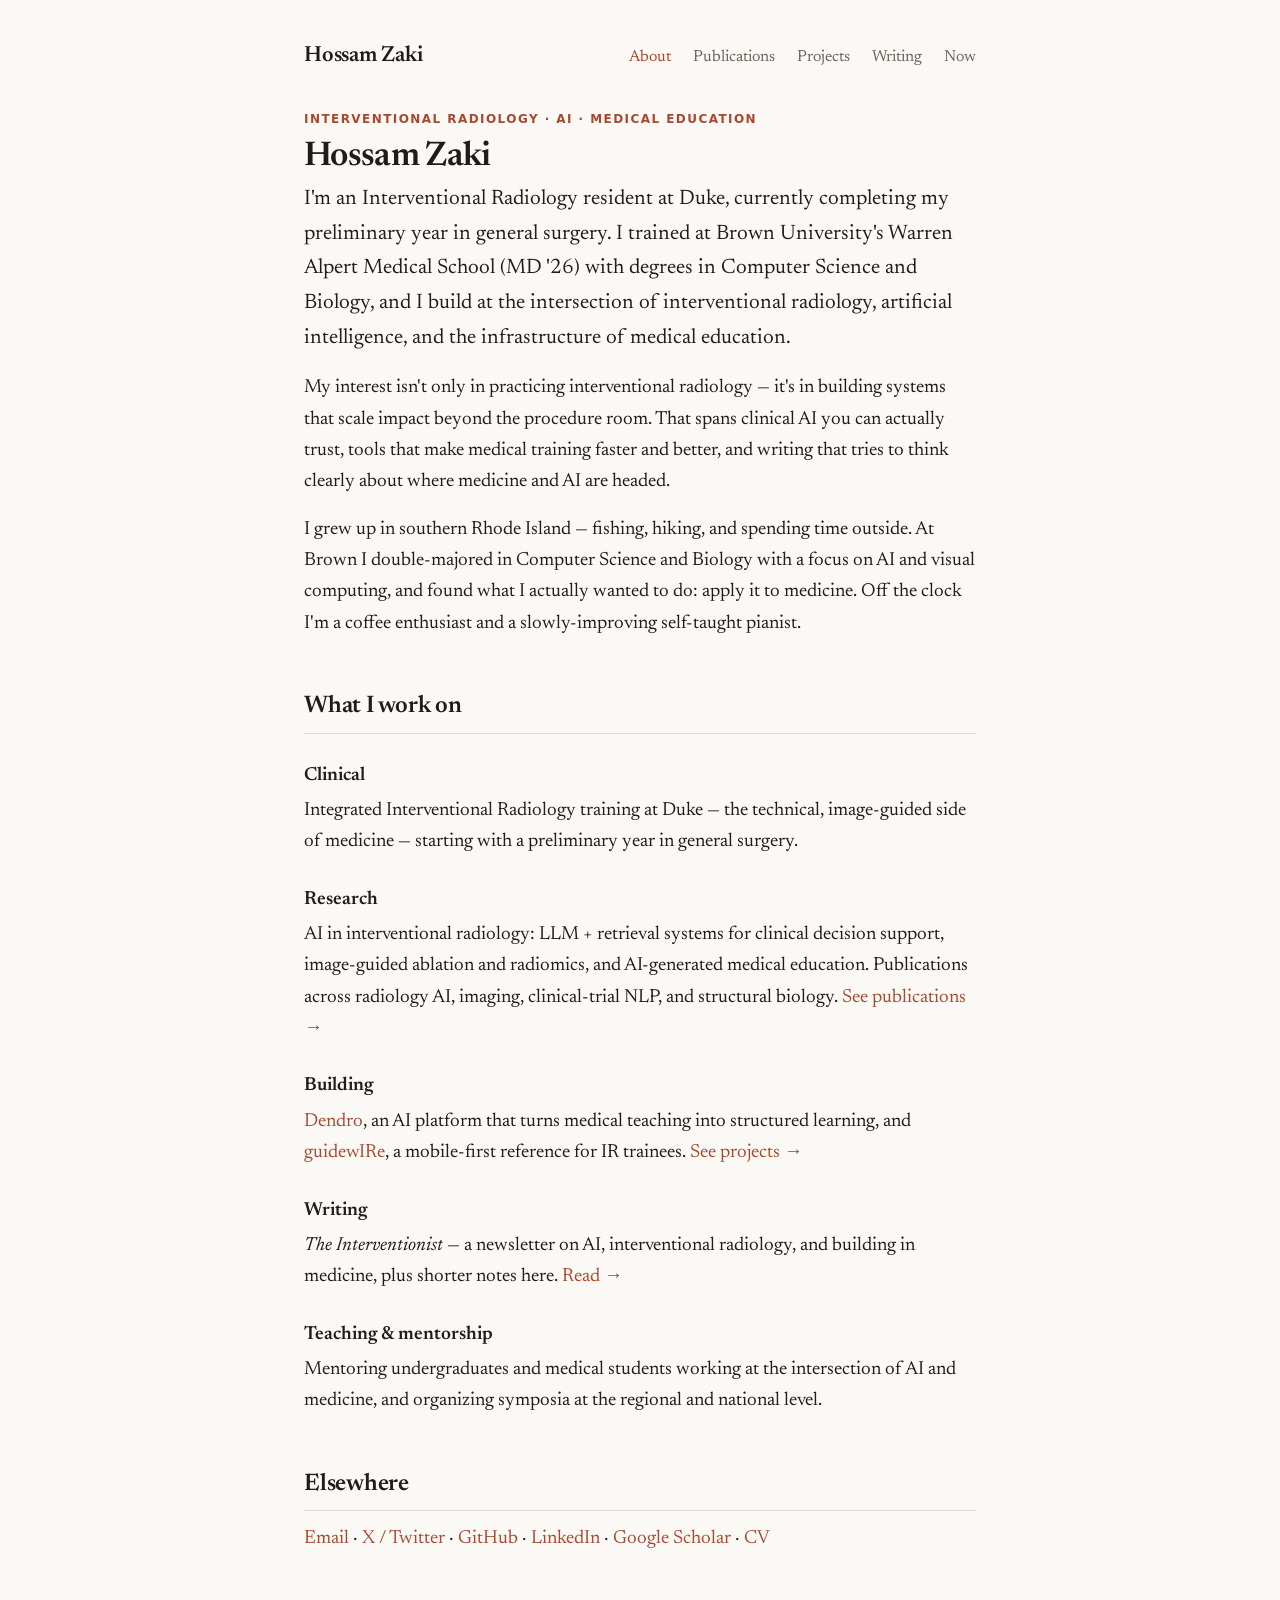
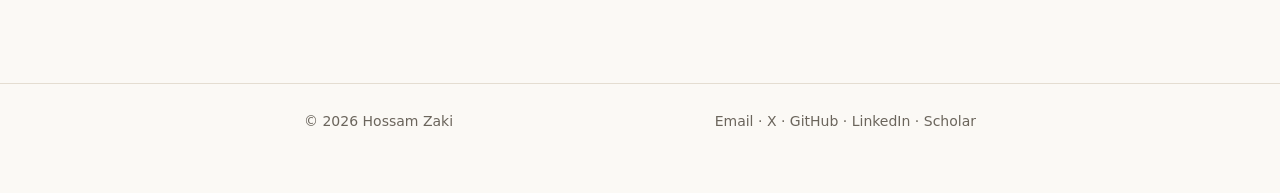
==== index.html @ 7b471537 "Initial commit: personal site" ====
<!DOCTYPE html>
<html lang="en">
<head>
<meta charset="utf-8">
<meta name="viewport" content="width=device-width, initial-scale=1">
<title>Hossam Zaki</title>
<meta name="description" content="Hossam Zaki — Interventional Radiology resident at Duke building at the intersection of interventional radiology, AI, and medical education.">
<link rel="icon" href="assets/favicon.svg" type="image/svg+xml">
<meta property="og:site_name" content="Hossam Zaki">
<meta property="og:type" content="website">
<meta property="og:title" content="Hossam Zaki">
<meta property="og:description" content="Interventional Radiology resident at Duke building at the intersection of interventional radiology, AI, and medical education.">
<meta property="og:url" content="https://hossamzaki.com/">
<meta property="og:image" content="https://hossamzaki.com/assets/og-image.png">
<meta name="twitter:card" content="summary_large_image">
<meta name="twitter:site" content="@hossamzki">
<meta name="twitter:title" content="Hossam Zaki">
<meta name="twitter:description" content="Interventional Radiology resident at Duke building at the intersection of interventional radiology, AI, and medical education.">
<meta name="twitter:image" content="https://hossamzaki.com/assets/og-image.png">
<link rel="preconnect" href="https://fonts.googleapis.com">
<link rel="preconnect" href="https://fonts.gstatic.com" crossorigin>
<link href="https://fonts.googleapis.com/css2?family=Newsreader:opsz,wght@6..72,400;6..72,500;6..72,600;6..72,700&display=swap" rel="stylesheet">
<link rel="stylesheet" href="assets/style.css">
</head>
<body>
<header class="site">
  <div class="wrap">
    <a class="brand" href="index.html">Hossam Zaki</a>
    <nav class="site-nav">
      <a href="index.html" class="active">About</a>
      <a href="publications.html">Publications</a>
      <a href="projects.html">Projects</a>
      <a href="writing.html">Writing</a>
      <a href="now.html">Now</a>
    </nav>
  </div>
</header>

<main>
  <div class="wrap">

    <section>
      <div class="hero">
        <img class="headshot" src="assets/headshot.jpg" alt="Hossam Zaki"
             onerror="this.style.display='none'">
        <div class="hero-text">
          <p class="eyebrow">Interventional Radiology · AI · Medical Education</p>
          <h1>Hossam Zaki</h1>
          <p class="lede">I'm an Interventional Radiology resident at Duke, currently completing
          my preliminary year in general surgery. I trained at Brown University's Warren Alpert
          Medical School (MD '26) with degrees in Computer Science and Biology, and I build at the
          intersection of interventional radiology, artificial intelligence, and the
          infrastructure of medical education.</p>
        </div>
      </div>
      <p>My interest isn't only in practicing interventional radiology — it's in building
      systems that scale impact beyond the procedure room. That spans clinical AI you can
      actually trust, tools that make medical training faster and better, and writing that
      tries to think clearly about where medicine and AI are headed.</p>
      <p>I grew up in southern Rhode Island — fishing, hiking, and spending time outside. At
      Brown I double-majored in Computer Science and Biology with a focus on AI and visual
      computing, and found what I actually wanted to do: apply it to medicine. Off the clock
      I'm a coffee enthusiast and a slowly-improving self-taught pianist.</p>
    </section>

    <section>
      <h2>What I work on</h2>
      <h3>Clinical</h3>
      <p>Integrated Interventional Radiology training at Duke — the technical, image-guided
      side of medicine — starting with a preliminary year in general surgery.</p>
      <h3>Research</h3>
      <p>AI in interventional radiology: LLM + retrieval systems for clinical decision
      support, image-guided ablation and radiomics, and AI-generated medical education.
      Publications across radiology AI, imaging, clinical-trial NLP, and
      structural biology. <a href="publications.html">See publications →</a></p>
      <h3>Building</h3>
      <p><a href="projects.html">Dendro</a>, an AI platform that turns medical teaching into
      structured learning, and <a href="projects.html">guidewIRe</a>, a mobile-first
      reference for IR trainees. <a href="projects.html">See projects →</a></p>
      <h3>Writing</h3>
      <p><em>The Interventionist</em> — a newsletter on AI, interventional radiology, and
      building in medicine, plus shorter notes here. <a href="writing.html">Read →</a></p>
      <h3>Teaching &amp; mentorship</h3>
      <p>Mentoring undergraduates and medical students working at the intersection of AI and
      medicine, and organizing symposia at the regional and national level.</p>
    </section>

    <section>
      <h2>Elsewhere</h2>
      <p>
        <a href="mailto:hzaki23@gmail.com">Email</a> ·
        <a href="https://x.com/hossamzki">X / Twitter</a> ·
        <a href="https://github.com/hossam-zaki">GitHub</a> ·
        <a href="https://www.linkedin.com/in/hossamzaki23">LinkedIn</a> ·
        <a href="https://scholar.google.com/citations?user=AaVVYHsAAAAJ&hl=en" rel="me">Google Scholar</a> ·
        <a href="https://drive.google.com/file/d/1R475SfNvAGZCYIhwsterc7DsIUkib6U6/view">CV</a>
      </p>
    </section>

  </div>
</main>

<footer class="site">
  <div class="wrap">
    <div class="row">
      <span>© <span id="year"></span> Hossam Zaki</span>
      <span>
        <a href="mailto:hzaki23@gmail.com">Email</a> ·
        <a href="https://x.com/hossamzki">X</a> ·
        <a href="https://github.com/hossam-zaki">GitHub</a> ·
        <a href="https://www.linkedin.com/in/hossamzaki23">LinkedIn</a> ·
        <a href="https://scholar.google.com/citations?user=AaVVYHsAAAAJ&hl=en">Scholar</a>
      </span>
    </div>
  </div>
</footer>
<script>document.getElementById('year').textContent = new Date().getFullYear();</script>
</body>
</html>
---- assets/style.css ----
/* ===========================================================
   Hossam Zaki — personal site
   Warm minimal. One stylesheet for the whole site.
   Edit the variables below to retheme everything at once.
   =========================================================== */

:root {
  --bg:        #fbf9f5;   /* warm off-white */
  --bg-soft:   #f3efe7;   /* cards, subtle panels */
  --text:      #1f1d1a;   /* near-black, warm */
  --muted:     #6b655c;   /* secondary text */
  --line:      #e4ddd1;   /* hairline borders */
  --accent:    #a8492f;   /* burnt sienna */
  --accent-dk: #893a25;
  --max:       720px;     /* content column width */
  --radius:    10px;
}

* { box-sizing: border-box; }

html { -webkit-text-size-adjust: 100%; }

body {
  margin: 0;
  background: var(--bg);
  color: var(--text);
  font-family: "Newsreader", Georgia, "Times New Roman", serif;
  font-size: 19px;
  line-height: 1.65;
  font-weight: 400;
  -webkit-font-smoothing: antialiased;
  text-rendering: optimizeLegibility;
}

.wrap {
  max-width: var(--max);
  margin: 0 auto;
  padding: 0 24px;
}

/* ---------- Header / nav ---------- */
header.site {
  padding: 38px 0 8px;
}
header.site .wrap {
  display: flex;
  flex-wrap: wrap;
  align-items: baseline;
  justify-content: space-between;
  gap: 8px 24px;
}
.brand {
  font-size: 22px;
  font-weight: 600;
  letter-spacing: -0.01em;
  color: var(--text);
  text-decoration: none;
}
.brand:hover { color: var(--accent); }
nav.site-nav {
  display: flex;
  gap: 22px;
  font-size: 16px;
}
nav.site-nav a {
  color: var(--muted);
  text-decoration: none;
}
nav.site-nav a:hover,
nav.site-nav a.active {
  color: var(--accent);
}

/* ---------- Layout rhythm ---------- */
main { padding: 28px 0 80px; }

/* ---------- Hero with headshot ---------- */
.hero { display: flex; gap: 30px; align-items: flex-start; }
.hero .hero-text { flex: 1; min-width: 0; }
.headshot {
  width: 150px;
  height: 150px;
  object-fit: cover;
  border-radius: 50%;
  border: 1px solid var(--line);
  flex-shrink: 0;
}
@media (max-width: 560px) {
  .hero { flex-direction: column; gap: 18px; }
  .headshot { width: 110px; height: 110px; }
}

/* ---------- Now page photo ---------- */
.now-photo {
  width: 240px;
  max-width: 100%;
  border-radius: var(--radius);
  border: 1px solid var(--line);
  object-fit: cover;
}
.signoff { margin-top: 18px; }
.signoff .name { font-weight: 600; }
.signoff .loc { color: var(--muted); font-style: italic; }

/* ---------- Awards / honors list ---------- */
.awards { list-style: none; padding: 0; margin: 0; }
.awards li {
  padding: 10px 0;
  border-bottom: 1px solid var(--line);
  display: flex;
  justify-content: space-between;
  gap: 18px;
}
.awards li:last-child { border-bottom: 0; }
.awards .yr {
  font-family: ui-sans-serif, system-ui, sans-serif;
  font-size: 14px;
  color: var(--muted);
  white-space: nowrap;
}

.lede {
  font-size: 21px;
  color: var(--text);
}

section { margin: 0 0 48px; }

h1 {
  font-size: 34px;
  font-weight: 600;
  letter-spacing: -0.02em;
  line-height: 1.15;
  margin: 0 0 6px;
}
h2 {
  font-size: 24px;
  font-weight: 600;
  letter-spacing: -0.01em;
  margin: 40px 0 12px;
  padding-bottom: 6px;
  border-bottom: 1px solid var(--line);
}
h3 {
  font-size: 19px;
  font-weight: 600;
  margin: 26px 0 4px;
}
p { margin: 0 0 16px; }

a { color: var(--accent); text-decoration: none; }
a:hover { color: var(--accent-dk); text-decoration: underline; }

.subtle { color: var(--muted); }
small, .small { font-size: 15px; }

hr {
  border: 0;
  border-top: 1px solid var(--line);
  margin: 40px 0;
}

/* ---------- Eyebrow / tags ---------- */
.eyebrow {
  font-family: ui-sans-serif, system-ui, -apple-system, "Segoe UI", sans-serif;
  text-transform: uppercase;
  letter-spacing: 0.12em;
  font-size: 12px;
  font-weight: 600;
  color: var(--accent);
  margin: 0 0 8px;
}
.tags { display: flex; flex-wrap: wrap; gap: 8px; margin: 10px 0 0; }
.tag {
  font-family: ui-sans-serif, system-ui, sans-serif;
  font-size: 12.5px;
  color: var(--muted);
  background: var(--bg-soft);
  border: 1px solid var(--line);
  border-radius: 999px;
  padding: 3px 11px;
}

/* ---------- Cards (projects) ---------- */
.card {
  border: 1px solid var(--line);
  border-radius: var(--radius);
  padding: 22px 24px;
  margin: 0 0 18px;
  background: #fff;
}
.card h3 { margin-top: 0; }
.card .meta {
  font-family: ui-sans-serif, system-ui, sans-serif;
  font-size: 13px;
  color: var(--muted);
  margin-bottom: 8px;
}

/* ---------- Publications ---------- */
.pub-group { margin-bottom: 30px; }
.pub {
  padding: 14px 0;
  border-bottom: 1px solid var(--line);
}
.pub:last-child { border-bottom: 0; }
.pub .title { font-weight: 600; }
.pub .venue {
  font-family: ui-sans-serif, system-ui, sans-serif;
  font-size: 14px;
  color: var(--muted);
  margin-top: 2px;
}
.pub .links {
  font-family: ui-sans-serif, system-ui, sans-serif;
  font-size: 13px;
  margin-top: 4px;
}

/* ---------- Stat row ---------- */
.stats {
  display: flex;
  flex-wrap: wrap;
  gap: 28px;
  font-family: ui-sans-serif, system-ui, sans-serif;
  margin: 18px 0 8px;
}
.stats .n { font-size: 26px; font-weight: 700; color: var(--text); }
.stats .l { font-size: 13px; color: var(--muted); text-transform: uppercase; letter-spacing: 0.08em; }

/* ---------- Post list (blog) ---------- */
.post-list { list-style: none; padding: 0; margin: 0; }
.post-list li {
  padding: 16px 0;
  border-bottom: 1px solid var(--line);
}
.post-list a.post-title { font-size: 21px; font-weight: 600; color: var(--text); }
.post-list a.post-title:hover { color: var(--accent); text-decoration: none; }
.post-list .date {
  font-family: ui-sans-serif, system-ui, sans-serif;
  font-size: 13px;
  color: var(--muted);
}
.post-list .excerpt { color: var(--muted); margin-top: 4px; }

/* ---------- Rendered markdown article ---------- */
article.post img { max-width: 100%; border-radius: var(--radius); }
article.post pre {
  background: var(--bg-soft);
  border: 1px solid var(--line);
  border-radius: var(--radius);
  padding: 14px 16px;
  overflow-x: auto;
  font-size: 15px;
}
article.post code {
  font-family: ui-monospace, SFMono-Regular, Menlo, monospace;
  font-size: 0.85em;
  background: var(--bg-soft);
  padding: 1px 5px;
  border-radius: 4px;
}
article.post pre code { background: none; padding: 0; }
article.post blockquote {
  margin: 16px 0;
  padding: 4px 18px;
  border-left: 3px solid var(--accent);
  color: var(--muted);
}
.post-meta {
  font-family: ui-sans-serif, system-ui, sans-serif;
  font-size: 14px;
  color: var(--muted);
  margin-bottom: 24px;
}

/* ---------- Footer ---------- */
footer.site {
  border-top: 1px solid var(--line);
  padding: 26px 0 60px;
  font-family: ui-sans-serif, system-ui, sans-serif;
  font-size: 14px;
  color: var(--muted);
}
footer.site a { color: var(--muted); }
footer.site a:hover { color: var(--accent); }
footer.site .row { display: flex; flex-wrap: wrap; gap: 16px; justify-content: space-between; }

/* ---------- Responsive ---------- */
@media (max-width: 600px) {
  body { font-size: 18px; }
  h1 { font-size: 28px; }
  header.site { padding-top: 26px; }
  header.site .wrap { flex-direction: column; align-items: flex-start; }
}
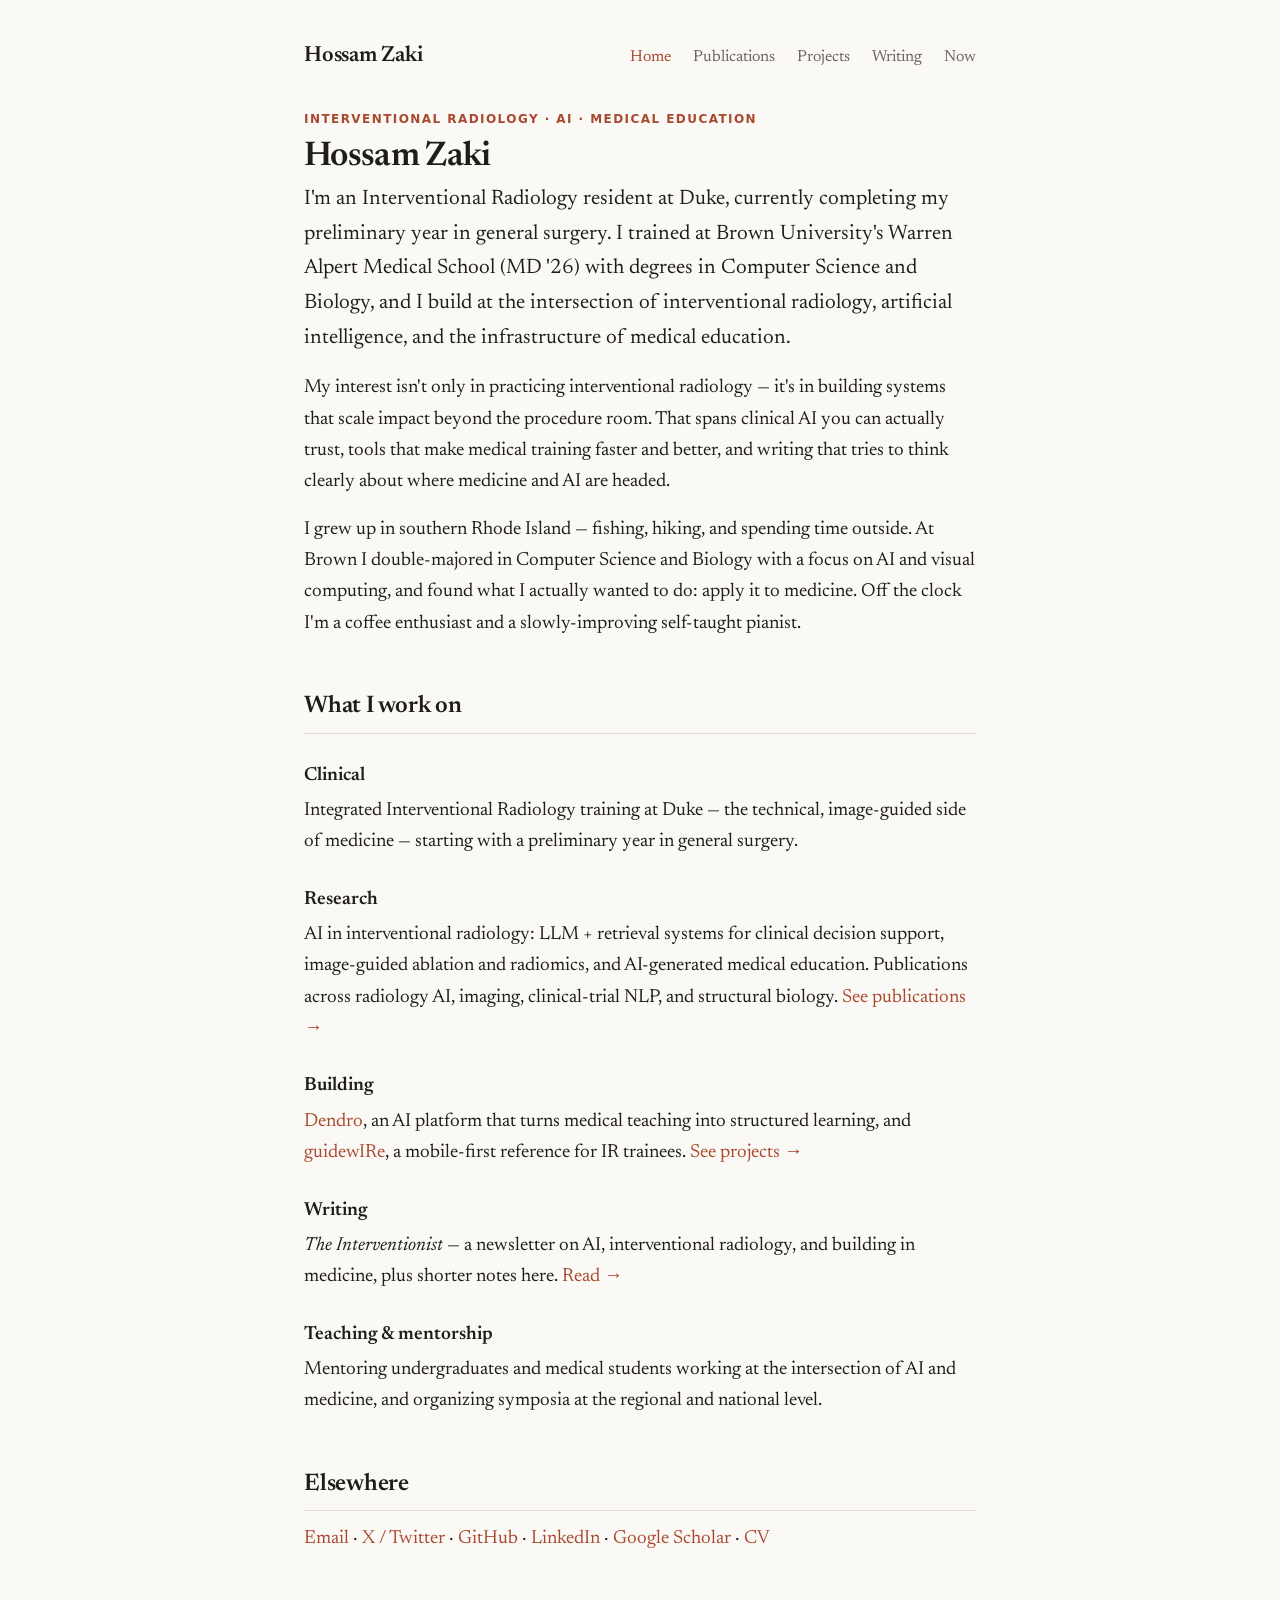
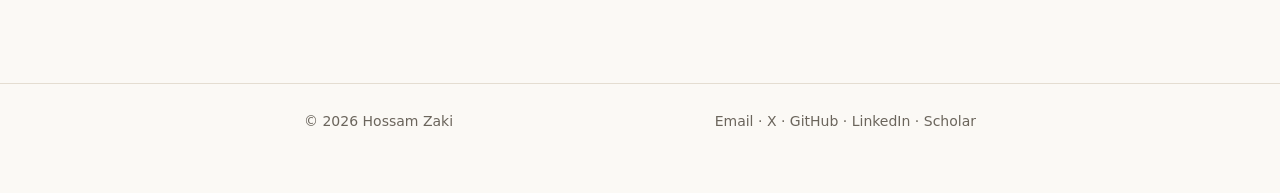
==== commit a46d3b6e: "Rename About nav label to Home" ====
--- a/index.html
+++ b/index.html
@@ -27,7 +27,7 @@
   <div class="wrap">
     <a class="brand" href="index.html">Hossam Zaki</a>
     <nav class="site-nav">
-      <a href="index.html" class="active">About</a>
+      <a href="index.html" class="active">Home</a>
       <a href="publications.html">Publications</a>
       <a href="projects.html">Projects</a>
       <a href="writing.html">Writing</a>
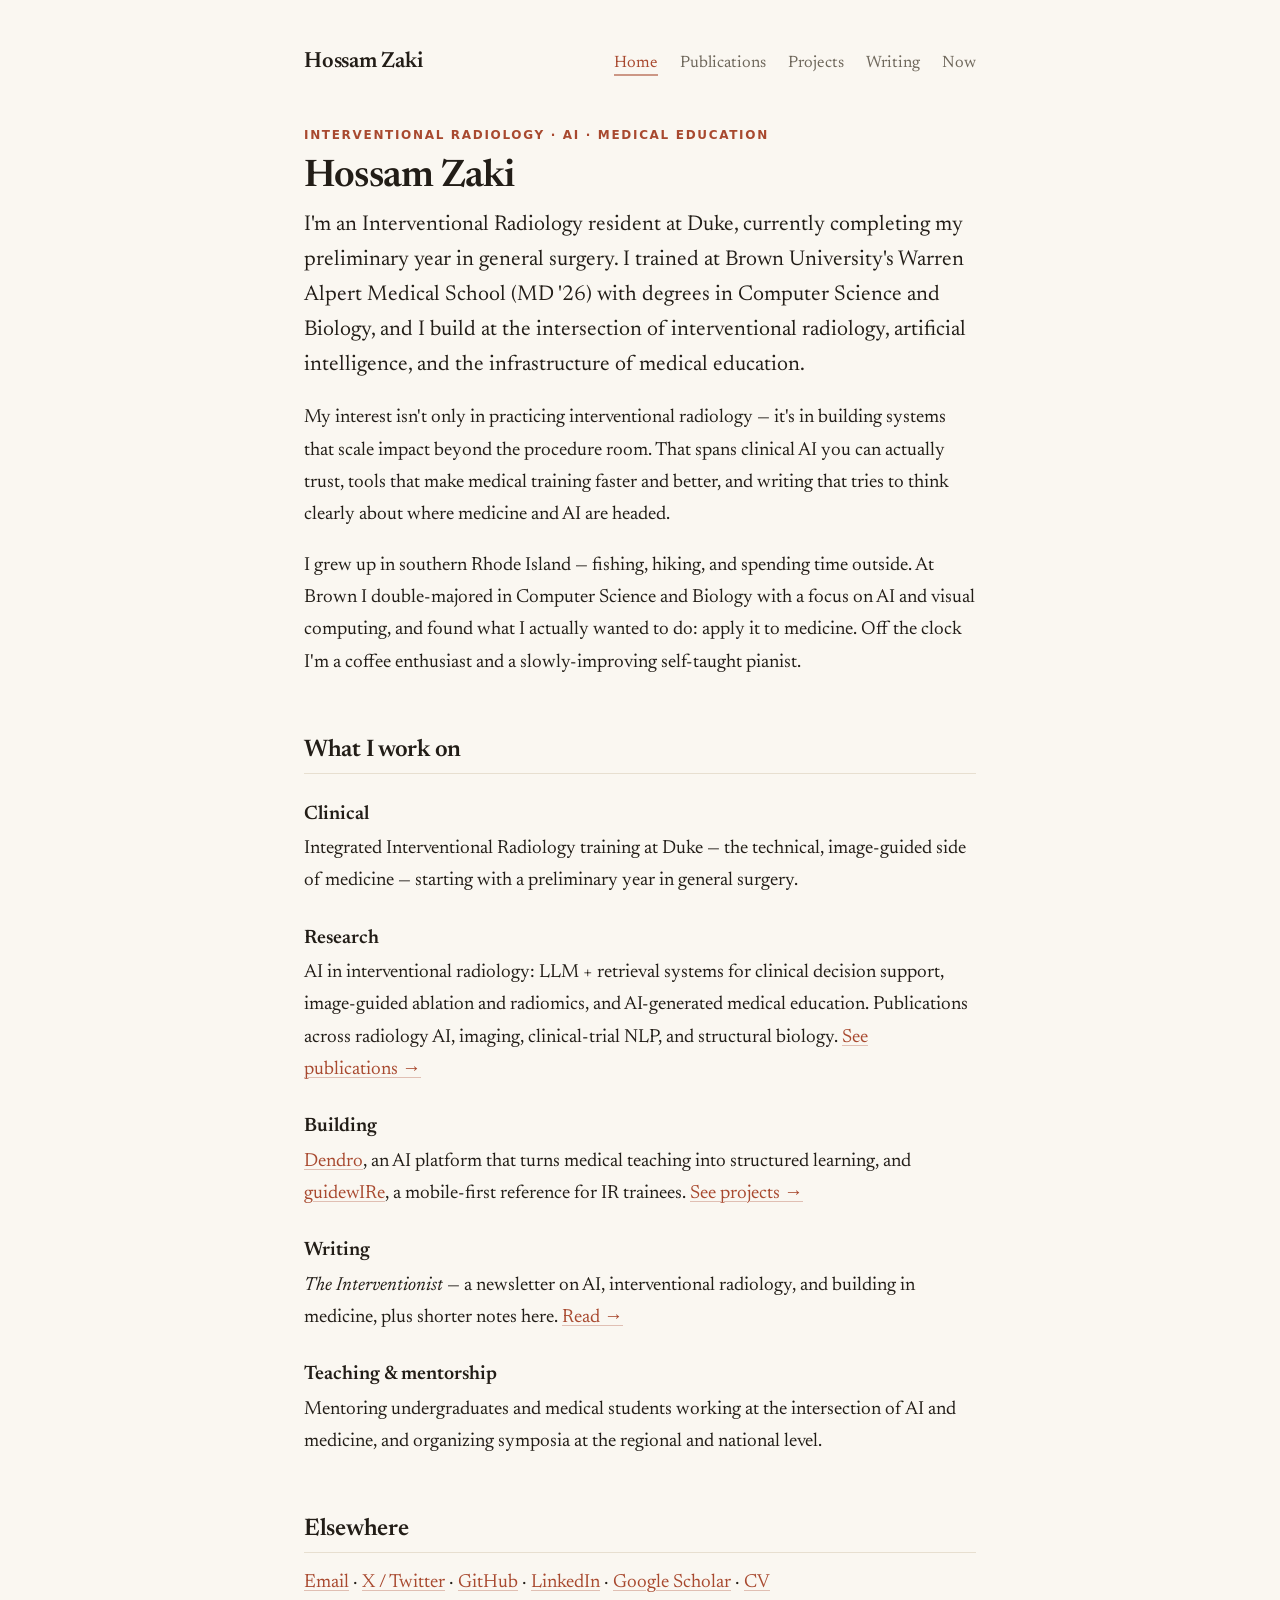
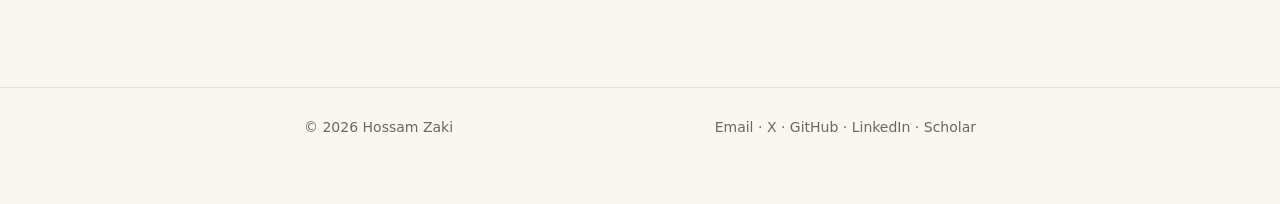
==== commit 895b33fa: "source ~/miniforge3/bin/activate" ====
--- a/index.html
+++ b/index.html
@@ -19,7 +19,7 @@
 <meta name="twitter:image" content="https://hossamzaki.com/assets/og-image.png">
 <link rel="preconnect" href="https://fonts.googleapis.com">
 <link rel="preconnect" href="https://fonts.gstatic.com" crossorigin>
-<link href="https://fonts.googleapis.com/css2?family=Newsreader:opsz,wght@6..72,400;6..72,500;6..72,600;6..72,700&display=swap" rel="stylesheet">
+<link href="https://fonts.googleapis.com/css2?family=Newsreader:ital,opsz,wght@0,6..72,400..700;1,6..72,400..700&display=swap" rel="stylesheet">
 <link rel="stylesheet" href="assets/style.css">
 </head>
 <body>
@@ -72,14 +72,14 @@
       <p>AI in interventional radiology: LLM + retrieval systems for clinical decision
       support, image-guided ablation and radiomics, and AI-generated medical education.
       Publications across radiology AI, imaging, clinical-trial NLP, and
-      structural biology. <a href="publications.html">See publications →</a></p>
+      structural biology. <a href="publications.html">See publications&nbsp;→</a></p>
       <h3>Building</h3>
       <p><a href="projects.html">Dendro</a>, an AI platform that turns medical teaching into
       structured learning, and <a href="projects.html">guidewIRe</a>, a mobile-first
-      reference for IR trainees. <a href="projects.html">See projects →</a></p>
+      reference for IR trainees. <a href="projects.html">See projects&nbsp;→</a></p>
       <h3>Writing</h3>
       <p><em>The Interventionist</em> — a newsletter on AI, interventional radiology, and
-      building in medicine, plus shorter notes here. <a href="writing.html">Read →</a></p>
+      building in medicine, plus shorter notes here. <a href="writing.html">Read&nbsp;→</a></p>
       <h3>Teaching &amp; mentorship</h3>
       <p>Mentoring undergraduates and medical students working at the intersection of AI and
       medicine, and organizing symposia at the regional and national level.</p>
--- a/assets/style.css
+++ b/assets/style.css
@@ -1,35 +1,72 @@
 /* ===========================================================
    Hossam Zaki — personal site
-   Warm minimal. One stylesheet for the whole site.
+   Warm editorial minimal. One stylesheet for the whole site.
    Edit the variables below to retheme everything at once.
+   Dark mode follows the system automatically.
    =========================================================== */
 
 :root {
-  --bg:        #fbf9f5;   /* warm off-white */
-  --bg-soft:   #f3efe7;   /* cards, subtle panels */
-  --text:      #1f1d1a;   /* near-black, warm */
-  --muted:     #6b655c;   /* secondary text */
-  --line:      #e4ddd1;   /* hairline borders */
-  --accent:    #a8492f;   /* burnt sienna */
-  --accent-dk: #893a25;
-  --max:       720px;     /* content column width */
-  --radius:    10px;
+  color-scheme: light dark;
+
+  /* light (default) */
+  --bg:          #faf7f1;   /* warm off-white */
+  --bg-soft:     #f1ebdf;   /* subtle panels, code */
+  --card:        #fffefb;   /* card surfaces */
+  --text:        #221d17;   /* near-black, warm */
+  --muted:       #6e675b;   /* secondary text */
+  --line:        #e7dfd0;   /* hairline borders */
+  --line-strong: #d8cdba;
+  --accent:      #a8492f;   /* burnt sienna */
+  --accent-hov:  #8a3a24;
+
+  --max:    720px;          /* content column width */
+  --radius: 12px;
+  --serif:  "Newsreader", Georgia, "Times New Roman", serif;
+  --sans:   ui-sans-serif, system-ui, -apple-system, "Segoe UI", sans-serif;
+}
+
+@media (prefers-color-scheme: dark) {
+  :root {
+    --bg:          #171310;   /* warm near-black */
+    --bg-soft:     #221c17;
+    --card:        #1e1914;
+    --text:        #ece5d8;
+    --muted:       #a19683;
+    --line:        #322a22;
+    --line-strong: #443a2f;
+    --accent:      #d97e5d;   /* sienna, lifted for dark */
+    --accent-hov:  #e69377;
+  }
 }
 
 * { box-sizing: border-box; }
 
-html { -webkit-text-size-adjust: 100%; }
+html {
+  -webkit-text-size-adjust: 100%;
+  scroll-behavior: smooth;
+}
 
 body {
   margin: 0;
   background: var(--bg);
   color: var(--text);
-  font-family: "Newsreader", Georgia, "Times New Roman", serif;
+  font-family: var(--serif);
   font-size: 19px;
-  line-height: 1.65;
+  line-height: 1.7;
   font-weight: 400;
   -webkit-font-smoothing: antialiased;
   text-rendering: optimizeLegibility;
+  font-optical-sizing: auto;
+}
+
+::selection {
+  background: color-mix(in srgb, var(--accent) 22%, var(--bg));
+}
+
+:focus-visible {
+  outline: 2px solid var(--accent);
+  outline-offset: 3px;
+  border-radius: 2px;
 }
 
 .wrap {
@@ -40,14 +77,14 @@
 
 /* ---------- Header / nav ---------- */
 header.site {
-  padding: 38px 0 8px;
+  padding: 44px 0 10px;
 }
 header.site .wrap {
   display: flex;
   flex-wrap: wrap;
   align-items: baseline;
   justify-content: space-between;
-  gap: 8px 24px;
+  gap: 10px 24px;
 }
 .brand {
   font-size: 22px;
@@ -55,39 +92,135 @@
   letter-spacing: -0.01em;
   color: var(--text);
   text-decoration: none;
+  transition: color .15s ease;
 }
 .brand:hover { color: var(--accent); }
 nav.site-nav {
   display: flex;
-  gap: 22px;
-  font-size: 16px;
+  flex-wrap: wrap;
+  gap: 4px 22px;
+  font-size: 16.5px;
 }
 nav.site-nav a {
   color: var(--muted);
   text-decoration: none;
-}
-nav.site-nav a:hover,
+  padding: 2px 0;
+  transition: color .15s ease;
+}
+nav.site-nav a:hover { color: var(--text); }
 nav.site-nav a.active {
   color: var(--accent);
+  text-decoration: underline;
+  text-decoration-thickness: 1.5px;
+  text-underline-offset: 7px;
+  text-decoration-color: color-mix(in srgb, var(--accent) 55%, transparent);
 }
 
 /* ---------- Layout rhythm ---------- */
-main { padding: 28px 0 80px; }
+main { padding: 34px 0 88px; }
+
+section { margin: 0 0 56px; }
+section:last-child { margin-bottom: 0; }
+
+/* ---------- Type ---------- */
+h1 {
+  font-size: clamp(30px, 5.5vw, 38px);
+  font-weight: 600;
+  letter-spacing: -0.02em;
+  line-height: 1.12;
+  margin: 0 0 10px;
+  text-wrap: balance;
+}
+h2 {
+  font-size: 24px;
+  font-weight: 600;
+  letter-spacing: -0.012em;
+  line-height: 1.25;
+  margin: 44px 0 14px;
+  padding-bottom: 8px;
+  border-bottom: 1px solid var(--line);
+  text-wrap: balance;
+}
+h3 {
+  font-size: 19.5px;
+  font-weight: 600;
+  line-height: 1.3;
+  margin: 28px 0 6px;
+}
+p { margin: 0 0 18px; }
+p:last-child { margin-bottom: 0; }
+
+.lede {
+  font-size: 21.5px;
+  line-height: 1.62;
+  color: var(--text);
+}
+
+a {
+  color: var(--accent);
+  text-decoration: underline;
+  text-decoration-thickness: 1px;
+  text-underline-offset: 3px;
+  text-decoration-color: color-mix(in srgb, var(--accent) 32%, transparent);
+  transition: color .15s ease, text-decoration-color .15s ease;
+}
+a:hover {
+  color: var(--accent-hov);
+  text-decoration-color: var(--accent-hov);
+}
+
+.subtle { color: var(--muted); }
+small, .small { font-size: 15px; }
+
+hr {
+  border: 0;
+  border-top: 1px solid var(--line-strong);
+  width: 80px;
+  margin: 48px auto;
+}
+
+ul, ol { padding-left: 26px; margin: 0 0 18px; }
+li { margin-bottom: 6px; }
+
+/* ---------- Eyebrow / tags ---------- */
+.eyebrow {
+  font-family: var(--sans);
+  text-transform: uppercase;
+  letter-spacing: 0.14em;
+  font-size: 12px;
+  font-weight: 600;
+  color: var(--accent);
+  margin: 0 0 10px;
+}
+.tags { display: flex; flex-wrap: wrap; gap: 8px; margin: 12px 0 0; }
+.tag {
+  font-family: var(--sans);
+  font-size: 12.5px;
+  font-weight: 500;
+  letter-spacing: 0.01em;
+  color: var(--muted);
+  background: var(--bg-soft);
+  border: 1px solid var(--line);
+  border-radius: 999px;
+  padding: 3px 12px;
+}
 
 /* ---------- Hero with headshot ---------- */
-.hero { display: flex; gap: 30px; align-items: flex-start; }
+.hero { display: flex; gap: 34px; align-items: flex-start; margin-bottom: 20px; }
 .hero .hero-text { flex: 1; min-width: 0; }
 .headshot {
-  width: 150px;
-  height: 150px;
+  width: 152px;
+  height: 152px;
   object-fit: cover;
   border-radius: 50%;
   border: 1px solid var(--line);
+  box-shadow: 0 0 0 6px var(--bg-soft);
   flex-shrink: 0;
+  margin-top: 6px;
 }
 @media (max-width: 560px) {
-  .hero { flex-direction: column; gap: 18px; }
-  .headshot { width: 110px; height: 110px; }
+  .hero { flex-direction: column; gap: 22px; }
+  .headshot { width: 112px; height: 112px; }
 }
 
 /* ---------- Now page photo ---------- */
@@ -98,152 +231,124 @@
   border: 1px solid var(--line);
   object-fit: cover;
 }
-.signoff { margin-top: 18px; }
+.signoff { margin-top: 20px; }
 .signoff .name { font-weight: 600; }
 .signoff .loc { color: var(--muted); font-style: italic; }
-
-/* ---------- Awards / honors list ---------- */
-.awards { list-style: none; padding: 0; margin: 0; }
-.awards li {
-  padding: 10px 0;
-  border-bottom: 1px solid var(--line);
-  display: flex;
-  justify-content: space-between;
-  gap: 18px;
-}
-.awards li:last-child { border-bottom: 0; }
-.awards .yr {
-  font-family: ui-sans-serif, system-ui, sans-serif;
-  font-size: 14px;
-  color: var(--muted);
-  white-space: nowrap;
-}
-
-.lede {
-  font-size: 21px;
-  color: var(--text);
-}
-
-section { margin: 0 0 48px; }
-
-h1 {
-  font-size: 34px;
-  font-weight: 600;
-  letter-spacing: -0.02em;
-  line-height: 1.15;
-  margin: 0 0 6px;
-}
-h2 {
-  font-size: 24px;
-  font-weight: 600;
-  letter-spacing: -0.01em;
-  margin: 40px 0 12px;
-  padding-bottom: 6px;
-  border-bottom: 1px solid var(--line);
-}
-h3 {
-  font-size: 19px;
-  font-weight: 600;
-  margin: 26px 0 4px;
-}
-p { margin: 0 0 16px; }
-
-a { color: var(--accent); text-decoration: none; }
-a:hover { color: var(--accent-dk); text-decoration: underline; }
-
-.subtle { color: var(--muted); }
-small, .small { font-size: 15px; }
-
-hr {
-  border: 0;
-  border-top: 1px solid var(--line);
-  margin: 40px 0;
-}
-
-/* ---------- Eyebrow / tags ---------- */
-.eyebrow {
-  font-family: ui-sans-serif, system-ui, -apple-system, "Segoe UI", sans-serif;
-  text-transform: uppercase;
-  letter-spacing: 0.12em;
-  font-size: 12px;
-  font-weight: 600;
-  color: var(--accent);
-  margin: 0 0 8px;
-}
-.tags { display: flex; flex-wrap: wrap; gap: 8px; margin: 10px 0 0; }
-.tag {
-  font-family: ui-sans-serif, system-ui, sans-serif;
-  font-size: 12.5px;
-  color: var(--muted);
-  background: var(--bg-soft);
-  border: 1px solid var(--line);
-  border-radius: 999px;
-  padding: 3px 11px;
-}
 
 /* ---------- Cards (projects) ---------- */
 .card {
   border: 1px solid var(--line);
   border-radius: var(--radius);
-  padding: 22px 24px;
-  margin: 0 0 18px;
-  background: #fff;
+  padding: 24px 26px;
+  margin: 0 0 20px;
+  background: var(--card);
+  transition: border-color .18s ease, box-shadow .18s ease,
+              transform .18s ease;
+}
+.card:hover {
+  border-color: color-mix(in srgb, var(--accent) 30%, var(--line));
+  box-shadow: 0 2px 14px color-mix(in srgb, var(--text) 6%, transparent);
+  transform: translateY(-1px);
 }
 .card h3 { margin-top: 0; }
 .card .meta {
-  font-family: ui-sans-serif, system-ui, sans-serif;
+  font-family: var(--sans);
+  font-size: 12.5px;
+  font-weight: 500;
+  text-transform: uppercase;
+  letter-spacing: 0.08em;
+  color: var(--muted);
+  margin-bottom: 10px;
+}
+
+/* ---------- Publications ---------- */
+.pub-group { margin-bottom: 34px; }
+.pub {
+  padding: 15px 0;
+  border-bottom: 1px solid var(--line);
+}
+.pub:last-child { border-bottom: 0; }
+.pub .title { font-weight: 600; line-height: 1.45; }
+.pub .venue {
+  font-family: var(--sans);
+  font-size: 14px;
+  color: var(--muted);
+  margin-top: 3px;
+}
+.pub .links {
+  font-family: var(--sans);
   font-size: 13px;
-  color: var(--muted);
-  margin-bottom: 8px;
-}
-
-/* ---------- Publications ---------- */
-.pub-group { margin-bottom: 30px; }
-.pub {
-  padding: 14px 0;
+  margin-top: 5px;
+}
+.pub .links a { text-underline-offset: 2px; }
+
+/* ---------- Awards / honors list ---------- */
+.awards { list-style: none; padding: 0; margin: 0; }
+.awards li {
+  padding: 11px 0;
+  margin: 0;
   border-bottom: 1px solid var(--line);
-}
-.pub:last-child { border-bottom: 0; }
-.pub .title { font-weight: 600; }
-.pub .venue {
-  font-family: ui-sans-serif, system-ui, sans-serif;
-  font-size: 14px;
-  color: var(--muted);
-  margin-top: 2px;
-}
-.pub .links {
-  font-family: ui-sans-serif, system-ui, sans-serif;
-  font-size: 13px;
-  margin-top: 4px;
+  display: flex;
+  justify-content: space-between;
+  align-items: baseline;
+  gap: 18px;
+}
+.awards li:last-child { border-bottom: 0; }
+.awards .yr {
+  font-family: var(--sans);
+  font-size: 13.5px;
+  color: var(--muted);
+  white-space: nowrap;
+  font-variant-numeric: tabular-nums;
 }
 
 /* ---------- Stat row ---------- */
 .stats {
   display: flex;
   flex-wrap: wrap;
-  gap: 28px;
-  font-family: ui-sans-serif, system-ui, sans-serif;
-  margin: 18px 0 8px;
-}
-.stats .n { font-size: 26px; font-weight: 700; color: var(--text); }
-.stats .l { font-size: 13px; color: var(--muted); text-transform: uppercase; letter-spacing: 0.08em; }
+  gap: 30px;
+  font-family: var(--sans);
+  margin: 20px 0 8px;
+}
+.stats .n { font-size: 27px; font-weight: 700; color: var(--text); }
+.stats .l {
+  font-size: 12.5px;
+  color: var(--muted);
+  text-transform: uppercase;
+  letter-spacing: 0.08em;
+}
 
 /* ---------- Post list (blog) ---------- */
 .post-list { list-style: none; padding: 0; margin: 0; }
 .post-list li {
-  padding: 16px 0;
+  padding: 20px 0;
+  margin: 0;
   border-bottom: 1px solid var(--line);
 }
-.post-list a.post-title { font-size: 21px; font-weight: 600; color: var(--text); }
-.post-list a.post-title:hover { color: var(--accent); text-decoration: none; }
+.post-list li:last-child { border-bottom: 0; }
 .post-list .date {
-  font-family: ui-sans-serif, system-ui, sans-serif;
-  font-size: 13px;
-  color: var(--muted);
-}
-.post-list .excerpt { color: var(--muted); margin-top: 4px; }
+  font-family: var(--sans);
+  font-size: 12.5px;
+  font-weight: 500;
+  text-transform: uppercase;
+  letter-spacing: 0.08em;
+  color: var(--muted);
+  margin-bottom: 3px;
+}
+.post-list a.post-title {
+  font-size: 22px;
+  font-weight: 600;
+  line-height: 1.3;
+  color: var(--text);
+  text-decoration: none;
+  transition: color .15s ease;
+}
+.post-list a.post-title:hover { color: var(--accent); }
+.post-list .excerpt { color: var(--muted); margin-top: 5px; }
 
 /* ---------- Rendered markdown article ---------- */
+article.post h1 { margin-bottom: 6px; }
+article.post p { margin-bottom: 20px; }
 article.post img { max-width: 100%; border-radius: var(--radius); }
 article.post pre {
   background: var(--bg-soft);
@@ -262,34 +367,55 @@
 }
 article.post pre code { background: none; padding: 0; }
 article.post blockquote {
-  margin: 16px 0;
-  padding: 4px 18px;
-  border-left: 3px solid var(--accent);
-  color: var(--muted);
-}
+  margin: 22px 0;
+  padding: 2px 22px;
+  border-left: 2px solid var(--accent);
+  color: var(--muted);
+  font-style: italic;
+  font-size: 20px;
+}
+article.post blockquote em { font-style: normal; }
 .post-meta {
-  font-family: ui-sans-serif, system-ui, sans-serif;
-  font-size: 14px;
-  color: var(--muted);
-  margin-bottom: 24px;
+  font-family: var(--sans);
+  font-size: 13px;
+  font-weight: 500;
+  text-transform: uppercase;
+  letter-spacing: 0.08em;
+  color: var(--muted);
+  margin-bottom: 30px;
 }
 
 /* ---------- Footer ---------- */
 footer.site {
   border-top: 1px solid var(--line);
-  padding: 26px 0 60px;
-  font-family: ui-sans-serif, system-ui, sans-serif;
+  padding: 28px 0 64px;
+  font-family: var(--sans);
   font-size: 14px;
   color: var(--muted);
 }
-footer.site a { color: var(--muted); }
+footer.site a {
+  color: var(--muted);
+  text-decoration: none;
+}
 footer.site a:hover { color: var(--accent); }
-footer.site .row { display: flex; flex-wrap: wrap; gap: 16px; justify-content: space-between; }
+footer.site .row {
+  display: flex;
+  flex-wrap: wrap;
+  gap: 16px;
+  justify-content: space-between;
+}
 
 /* ---------- Responsive ---------- */
 @media (max-width: 600px) {
   body { font-size: 18px; }
-  h1 { font-size: 28px; }
-  header.site { padding-top: 26px; }
+  .lede { font-size: 20px; }
+  header.site { padding-top: 30px; }
   header.site .wrap { flex-direction: column; align-items: flex-start; }
-}
+  main { padding-top: 26px; }
+}
+
+/* ---------- Motion preferences ---------- */
+@media (prefers-reduced-motion: reduce) {
+  html { scroll-behavior: auto; }
+  * { transition: none !important; }
+}
